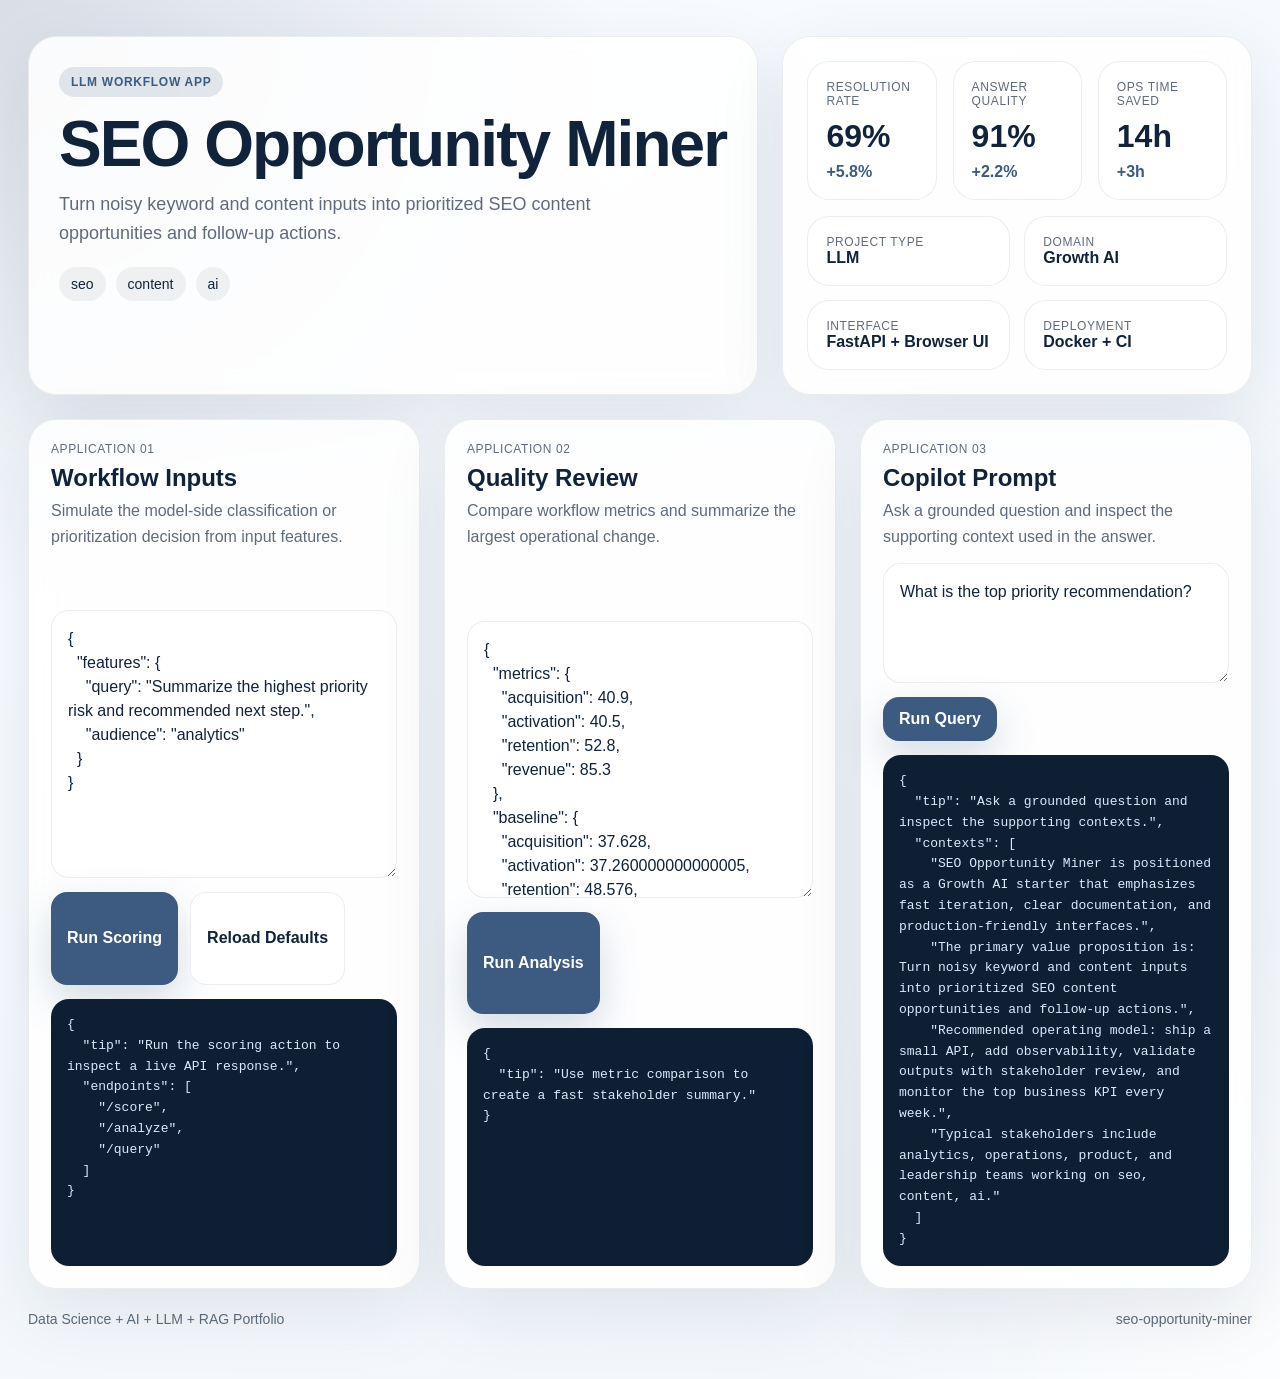
==== src/app/web/index.html @ 64e10348 "Publish production-ready portfolio project" ====
<!doctype html>
        <html lang="en">
        <head>
          <meta charset="utf-8">
          <meta name="viewport" content="width=device-width, initial-scale=1">
          <title>SEO Opportunity Miner</title>
          <link rel="stylesheet" href="./styles.css">
          <style>:root { --accent: #3d5a80; }</style>
        </head>
        <body>
          <div class="page">
            <section class="hero">
              <div class="panel hero-copy">
                <span class="eyebrow">LLM Workflow App</span>
                <h1 id="project-title">SEO Opportunity Miner</h1>
                <p id="project-summary" class="lead">Turn noisy keyword and content inputs into prioritized SEO content opportunities and follow-up actions.</p>
                <ul id="project-tags" class="tag-list">
                  <li>seo</li><li>content</li><li>ai</li>
                </ul>
              </div>
              <div class="panel hero-side">
                <div class="metric-grid">
                  <article class='card'><span>Resolution Rate</span><strong>69%</strong><em>+5.8%</em></article>
<article class='card'><span>Answer Quality</span><strong>91%</strong><em>+2.2%</em></article>
<article class='card'><span>Ops Time Saved</span><strong>14h</strong><em>+3h</em></article>
                </div>
                <div class="mini-grid">
                  <article class='mini-card'><span>Project Type</span><strong>LLM</strong></article><article class='mini-card'><span>Domain</span><strong>Growth AI</strong></article><article class='mini-card'><span>Interface</span><strong>FastAPI + Browser UI</strong></article><article class='mini-card'><span>Deployment</span><strong>Docker + CI</strong></article>
                </div>
              </div>
            </section>
            <section class="app-grid">
              <article class="panel module">
                <div class="module-header">
                  <span>Application 01</span>
                  <h2>Workflow Inputs</h2>
                  <p>Simulate the model-side classification or prioritization decision from input features.</p>
                </div>
                <textarea id="score-input"></textarea>
                <div class="button-row">
                  <button id="run-score">Run Scoring</button>
                  <button id="load-defaults" class="secondary" type="button">Reload Defaults</button>
                </div>
                <pre id="score-output"></pre>
              </article>
              <article class="panel module">
                <div class="module-header">
                  <span>Application 02</span>
                  <h2>Quality Review</h2>
                  <p>Compare workflow metrics and summarize the largest operational change.</p>
                </div>
                <textarea id="analyze-input"></textarea>
                <div class="button-row">
                  <button id="run-analyze">Run Analysis</button>
                </div>
                <pre id="analyze-output"></pre>
              </article>
              <article class="panel module">
                <div class="module-header">
                  <span>Application 03</span>
                  <h2>Copilot Prompt</h2>
                  <p>Ask a grounded question and inspect the supporting context used in the answer.</p>
                </div>
                <textarea id="query-input" class="query-input"></textarea>
                <div class="button-row">
                  <button id="run-query">Run Query</button>
                </div>
                <pre id="query-output"></pre>
              </article>
            </section>
            <footer class="footer">
              <span>Data Science + AI + LLM + RAG Portfolio</span>
              <span>seo-opportunity-miner</span>
            </footer>
          </div>
          <script id="bootstrap-data" type="application/json">{"project": {"slug": "seo-opportunity-miner", "title": "SEO Opportunity Miner", "project_type": "llm", "domain": "Growth AI", "summary": "Turn noisy keyword and content inputs into prioritized SEO content opportunities and follow-up actions.", "tags": ["seo", "content", "ai"]}, "sample_features": {"query": "Summarize the highest priority risk and recommended next step.", "audience": "analytics"}, "sample_metrics": {"acquisition": 40.9, "activation": 40.5, "retention": 52.8, "revenue": 85.3}, "sample_query": "What is the top priority recommendation?", "knowledge_base": ["SEO Opportunity Miner is positioned as a Growth AI starter that emphasizes fast iteration, clear documentation, and production-friendly interfaces.", "The primary value proposition is: Turn noisy keyword and content inputs into prioritized SEO content opportunities and follow-up actions.", "Recommended operating model: ship a small API, add observability, validate outputs with stakeholder review, and monitor the top business KPI every week.", "Typical stakeholders include analytics, operations, product, and leadership teams working on seo, content, ai."], "dashboard_metrics": [{"label": "Resolution Rate", "value": "69%", "delta": "+5.8%"}, {"label": "Answer Quality", "value": "91%", "delta": "+2.2%"}, {"label": "Ops Time Saved", "value": "14h", "delta": "+3h"}]}</script>
          <script src="./app.js"></script>
        </body>
        </html>
---- src/app/web/styles.css ----
:root {
  --accent: #3d5a80;
  --accent-soft: rgba(61, 90, 128, 0.14);
  --bg: #f2f6fb;
  --card: rgba(255, 255, 255, 0.86);
  --line: rgba(16, 32, 51, 0.08);
  --ink: #11233a;
  --muted: #5f6b7a;
  --success: #2a9d8f;
}
* { box-sizing: border-box; }
html, body { margin: 0; min-height: 100%; }
body {
  font-family: "Avenir Next", "Segoe UI", sans-serif;
  color: var(--ink);
  background:
    radial-gradient(circle at top left, color-mix(in srgb, var(--accent) 20%, white), transparent 32%),
    radial-gradient(circle at bottom right, rgba(255,255,255,0.82), transparent 24%),
    linear-gradient(145deg, #f8fbff, var(--bg));
}
.page {
  max-width: 1320px;
  margin: 0 auto;
  padding: 36px 28px 52px;
}
.hero {
  display: grid;
  grid-template-columns: 1.4fr 0.9fr;
  gap: 24px;
  margin-bottom: 24px;
}
.panel {
  background: var(--card);
  border: 1px solid var(--line);
  border-radius: 28px;
  box-shadow: 0 24px 70px rgba(17, 35, 58, 0.09);
  backdrop-filter: blur(16px);
}
.hero-copy {
  padding: 30px;
}
.eyebrow {
  display: inline-flex;
  align-items: center;
  gap: 8px;
  padding: 8px 12px;
  background: var(--accent-soft);
  color: var(--accent);
  border-radius: 999px;
  text-transform: uppercase;
  letter-spacing: 0.06em;
  font-size: 12px;
  font-weight: 700;
}
h1 {
  margin: 16px 0 14px;
  font-size: clamp(2.2rem, 5vw, 4rem);
  line-height: 0.98;
  letter-spacing: -0.03em;
}
.lead {
  font-size: 18px;
  line-height: 1.65;
  color: var(--muted);
  max-width: 60ch;
  margin: 0;
}
.tag-list {
  display: flex;
  flex-wrap: wrap;
  gap: 10px;
  list-style: none;
  margin: 18px 0 0;
  padding: 0;
}
.tag-list li {
  padding: 9px 12px;
  border-radius: 999px;
  background: rgba(17, 35, 58, 0.06);
  color: var(--ink);
  font-size: 14px;
}
.hero-side {
  padding: 24px;
  display: grid;
  gap: 16px;
  align-content: space-between;
}
.metric-grid {
  display: grid;
  grid-template-columns: repeat(3, minmax(0, 1fr));
  gap: 16px;
}
.metric-card,
.mini-card,
.card {
  background: white;
  border: 1px solid var(--line);
  border-radius: 22px;
  padding: 18px;
}
.metric-card span,
.card span,
.mini-card span,
.module-header span {
  display: block;
  color: var(--muted);
  text-transform: uppercase;
  letter-spacing: 0.05em;
  font-size: 12px;
}
.metric-card strong,
.card strong {
  display: block;
  font-size: 32px;
  margin-top: 10px;
}
.metric-card em,
.card em {
  display: inline-block;
  margin-top: 8px;
  font-style: normal;
  color: var(--accent);
  font-weight: 700;
}
.mini-grid {
  display: grid;
  grid-template-columns: repeat(2, minmax(0, 1fr));
  gap: 14px;
}
.app-grid {
  display: grid;
  grid-template-columns: repeat(3, minmax(0, 1fr));
  gap: 24px;
}
.module {
  padding: 22px;
  display: grid;
  gap: 14px;
}
.module-header h2 {
  margin: 8px 0 6px;
  font-size: 24px;
}
.module-header p {
  margin: 0;
  color: var(--muted);
  line-height: 1.6;
}
textarea, input, button {
  font: inherit;
}
textarea {
  width: 100%;
  min-height: 220px;
  resize: vertical;
  border: 1px solid var(--line);
  border-radius: 18px;
  padding: 16px;
  background: rgba(255,255,255,0.92);
  color: var(--ink);
  line-height: 1.5;
}
.query-input {
  min-height: 120px;
}
button {
  border: 0;
  border-radius: 16px;
  background: var(--accent);
  color: white;
  padding: 13px 16px;
  font-weight: 700;
  cursor: pointer;
  box-shadow: 0 16px 40px rgba(61, 90, 128, 0.22);
}
button.secondary {
  background: white;
  color: var(--ink);
  border: 1px solid var(--line);
  box-shadow: none;
}
.button-row {
  display: flex;
  gap: 12px;
  flex-wrap: wrap;
}
pre {
  margin: 0;
  white-space: pre-wrap;
  word-break: break-word;
  background: #0e1f34;
  color: #dce8ff;
  border-radius: 18px;
  padding: 16px;
  min-height: 180px;
  font-size: 13px;
  line-height: 1.6;
  overflow: auto;
}
.footer {
  display: flex;
  justify-content: space-between;
  margin-top: 22px;
  color: var(--muted);
  font-size: 14px;
}
@media (max-width: 1080px) {
  .hero, .app-grid { grid-template-columns: 1fr; }
  .metric-grid { grid-template-columns: 1fr; }
}
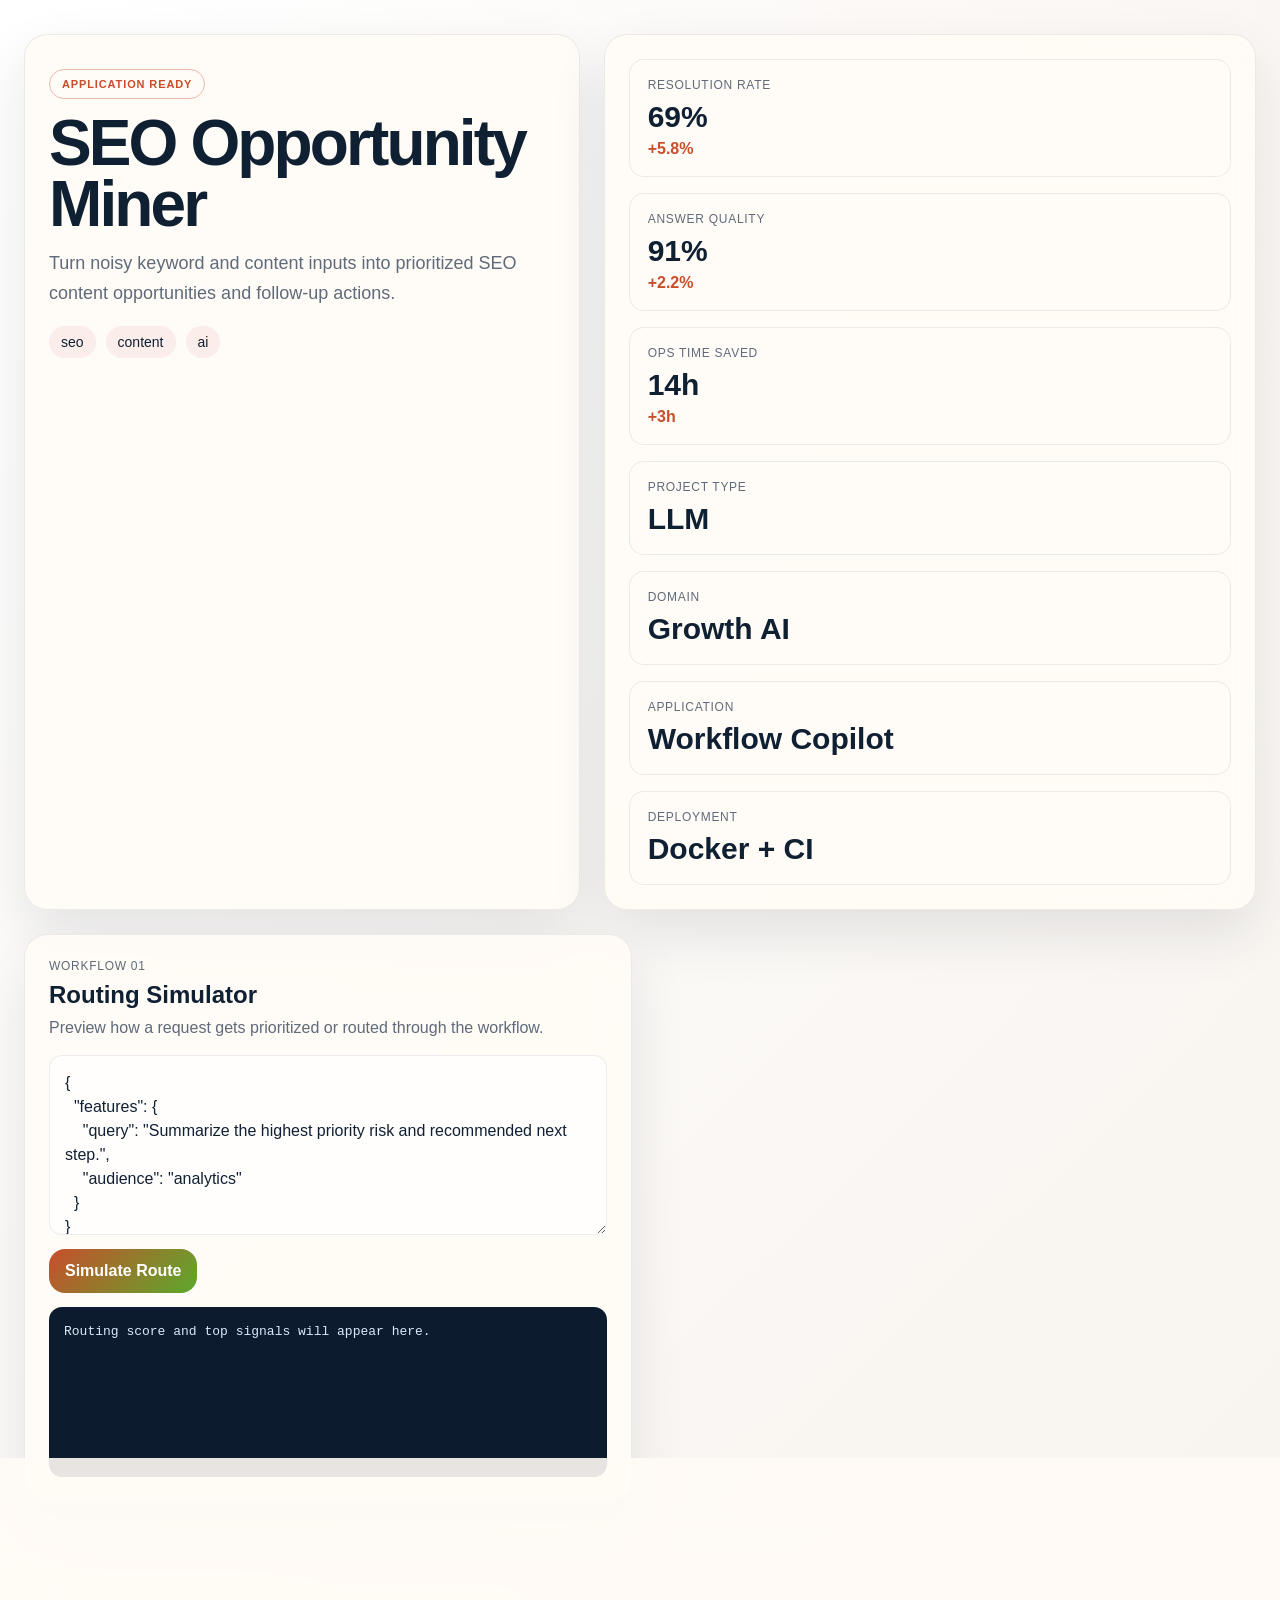
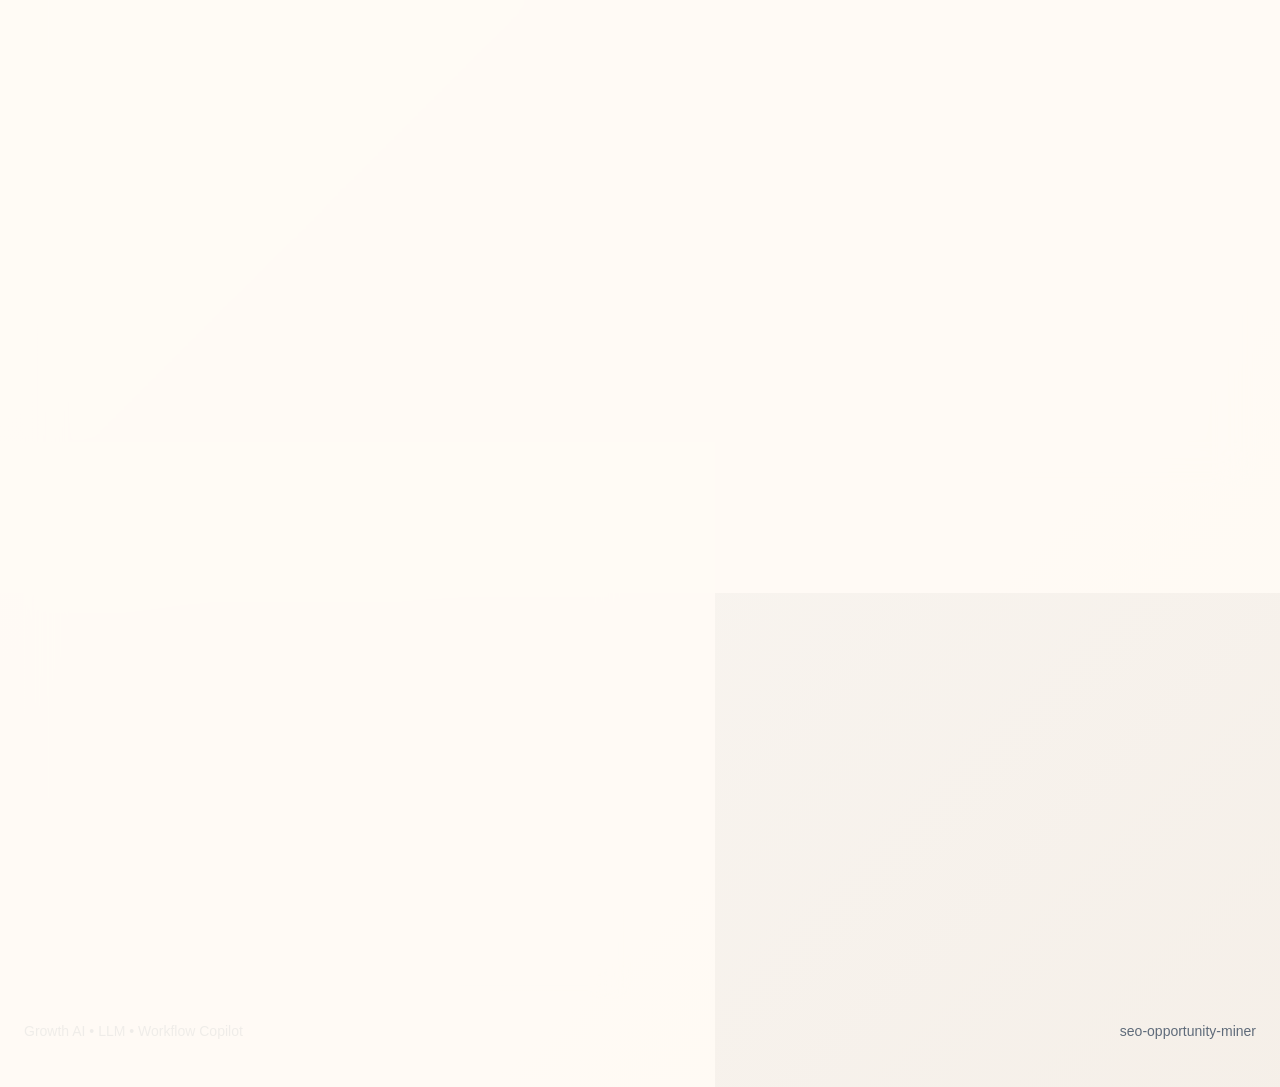
==== commit 980c60eb: "Publish production-ready portfolio project" ====
--- a/src/app/web/index.html
+++ b/src/app/web/index.html
@@ -6,13 +6,12 @@
           <meta name="viewport" content="width=device-width, initial-scale=1">
           <title>SEO Opportunity Miner</title>
           <link rel="stylesheet" href="./styles.css">
-          <style>:root { --accent: #3d5a80; }</style>
         </head>
-        <body>
-          <div class="page">
+        <body class="surface-sand">
+          <div class="page layout-rail eyebrow-outline headline-normal modules-3 hero-align-split">
             <section class="hero">
               <div class="panel hero-copy">
-                <span class="eyebrow">LLM Workflow App</span>
+                <span class="eyebrow" data-health>Workflow Copilot</span>
                 <h1 id="project-title">SEO Opportunity Miner</h1>
                 <p id="project-summary" class="lead">Turn noisy keyword and content inputs into prioritized SEO content opportunities and follow-up actions.</p>
                 <ul id="project-tags" class="tag-list">
@@ -26,55 +25,71 @@
 <article class='card'><span>Ops Time Saved</span><strong>14h</strong><em>+3h</em></article>
                 </div>
                 <div class="mini-grid">
-                  <article class='mini-card'><span>Project Type</span><strong>LLM</strong></article><article class='mini-card'><span>Domain</span><strong>Growth AI</strong></article><article class='mini-card'><span>Interface</span><strong>FastAPI + Browser UI</strong></article><article class='mini-card'><span>Deployment</span><strong>Docker + CI</strong></article>
+                  <article class='mini-card'><span>Project Type</span><strong>LLM</strong></article><article class='mini-card'><span>Domain</span><strong>Growth AI</strong></article><article class='mini-card'><span>Application</span><strong>Workflow Copilot</strong></article><article class='mini-card'><span>Deployment</span><strong>Docker + CI</strong></article>
                 </div>
               </div>
             </section>
             <section class="app-grid">
-              <article class="panel module">
-                <div class="module-header">
-                  <span>Application 01</span>
-                  <h2>Workflow Inputs</h2>
-                  <p>Simulate the model-side classification or prioritization decision from input features.</p>
-                </div>
-                <textarea id="score-input"></textarea>
-                <div class="button-row">
-                  <button id="run-score">Run Scoring</button>
-                  <button id="load-defaults" class="secondary" type="button">Reload Defaults</button>
-                </div>
-                <pre id="score-output"></pre>
-              </article>
-              <article class="panel module">
-                <div class="module-header">
-                  <span>Application 02</span>
-                  <h2>Quality Review</h2>
-                  <p>Compare workflow metrics and summarize the largest operational change.</p>
-                </div>
-                <textarea id="analyze-input"></textarea>
-                <div class="button-row">
-                  <button id="run-analyze">Run Analysis</button>
-                </div>
-                <pre id="analyze-output"></pre>
-              </article>
-              <article class="panel module">
-                <div class="module-header">
-                  <span>Application 03</span>
-                  <h2>Copilot Prompt</h2>
-                  <p>Ask a grounded question and inspect the supporting context used in the answer.</p>
-                </div>
-                <textarea id="query-input" class="query-input"></textarea>
-                <div class="button-row">
-                  <button id="run-query">Run Query</button>
-                </div>
-                <pre id="query-output"></pre>
-              </article>
+              <article class="panel module js-module span-normal">
+          <div class="module-header">
+            <span>Workflow 01</span>
+            <h2>Routing Simulator</h2>
+            <p>Preview how a request gets prioritized or routed through the workflow.</p>
+          </div>
+          <textarea class="js-input">{
+  &quot;features&quot;: {
+    &quot;query&quot;: &quot;Summarize the highest priority risk and recommended next step.&quot;,
+    &quot;audience&quot;: &quot;analytics&quot;
+  }
+}</textarea>
+          <div class="button-row">
+            <button class="js-run" data-endpoint="/score" data-input-mode="json">Simulate Route</button>
+          </div>
+          <pre class="js-output">Routing score and top signals will appear here.</pre>
+        </article>
+<article class="panel module js-module span-wide">
+          <div class="module-header">
+            <span>Workflow 02</span>
+            <h2>Operator Brief</h2>
+            <p>Generate a concise recommended action set for the current workflow state.</p>
+          </div>
+          <textarea class="js-input">{
+  &quot;prompt&quot;: &quot;Recommend the next best action for SEO Opportunity Miner.&quot;,
+  &quot;features&quot;: {
+    &quot;query&quot;: &quot;Summarize the highest priority risk and recommended next step.&quot;,
+    &quot;audience&quot;: &quot;analytics&quot;
+  },
+  &quot;metrics&quot;: {
+    &quot;acquisition&quot;: 40.9,
+    &quot;activation&quot;: 40.5,
+    &quot;retention&quot;: 52.8,
+    &quot;revenue&quot;: 85.3
+  }
+}</textarea>
+          <div class="button-row">
+            <button class="js-run" data-endpoint="/recommend" data-input-mode="json">Generate Brief</button>
+          </div>
+          <pre class="js-output">Operator brief and recommended actions will appear here.</pre>
+        </article>
+<article class="panel module js-module span-normal">
+  <div class="module-header">
+    <span>Workflow 03</span>
+    <h2>Grounded Prompt</h2>
+    <p>Ask a targeted question and inspect the support context behind the answer.</p>
+  </div>
+  <textarea class="js-input module-input-text">What is the top priority recommendation for SEO Opportunity Miner?</textarea>
+  <div class="button-row">
+    <button class="js-run" data-endpoint="/query" data-input-mode="text">Run Prompt</button>
+  </div>
+  <pre class="js-output">Grounded answer and context excerpts will appear here.</pre>
+</article>
             </section>
             <footer class="footer">
-              <span>Data Science + AI + LLM + RAG Portfolio</span>
+              <span>Growth AI • LLM • Workflow Copilot</span>
               <span>seo-opportunity-miner</span>
             </footer>
           </div>
-          <script id="bootstrap-data" type="application/json">{"project": {"slug": "seo-opportunity-miner", "title": "SEO Opportunity Miner", "project_type": "llm", "domain": "Growth AI", "summary": "Turn noisy keyword and content inputs into prioritized SEO content opportunities and follow-up actions.", "tags": ["seo", "content", "ai"]}, "sample_features": {"query": "Summarize the highest priority risk and recommended next step.", "audience": "analytics"}, "sample_metrics": {"acquisition": 40.9, "activation": 40.5, "retention": 52.8, "revenue": 85.3}, "sample_query": "What is the top priority recommendation?", "knowledge_base": ["SEO Opportunity Miner is positioned as a Growth AI starter that emphasizes fast iteration, clear documentation, and production-friendly interfaces.", "The primary value proposition is: Turn noisy keyword and content inputs into prioritized SEO content opportunities and follow-up actions.", "Recommended operating model: ship a small API, add observability, validate outputs with stakeholder review, and monitor the top business KPI every week.", "Typical stakeholders include analytics, operations, product, and leadership teams working on seo, content, ai."], "dashboard_metrics": [{"label": "Resolution Rate", "value": "69%", "delta": "+5.8%"}, {"label": "Answer Quality", "value": "91%", "delta": "+2.2%"}, {"label": "Ops Time Saved", "value": "14h", "delta": "+3h"}]}</script>
+          <script id="bootstrap-data" type="application/json">{"project": {"slug": "seo-opportunity-miner", "title": "SEO Opportunity Miner", "project_type": "llm", "domain": "Growth AI", "summary": "Turn noisy keyword and content inputs into prioritized SEO content opportunities and follow-up actions.", "tags": ["seo", "content", "ai"]}, "app_archetype": "copilot", "ui_profile": {"layout": "rail", "surface": "sand", "font_stack": "\"DM Sans\", \"Segoe UI\", sans-serif", "radius": 23, "shadow": 55, "eyebrow_style": "outline", "module_columns": 3, "hero_align": "split", "headline_mode": "normal"}, "app_modules": [{"label": "Workflow 01", "title": "Routing Simulator", "description": "Preview how a request gets prioritized or routed through the workflow.", "endpoint": "/score", "input_mode": "json", "cta": "Simulate Route", "prefill": "{\n  \"features\": {\n    \"query\": \"Summarize the highest priority risk and recommended next step.\",\n    \"audience\": \"analytics\"\n  }\n}", "hint": "Routing score and top signals will appear here.", "span": "normal"}, {"label": "Workflow 02", "title": "Operator Brief", "description": "Generate a concise recommended action set for the current workflow state.", "endpoint": "/recommend", "input_mode": "json", "cta": "Generate Brief", "prefill": "{\n  \"prompt\": \"Recommend the next best action for SEO Opportunity Miner.\",\n  \"features\": {\n    \"query\": \"Summarize the highest priority risk and recommended next step.\",\n    \"audience\": \"analytics\"\n  },\n  \"metrics\": {\n    \"acquisition\": 40.9,\n    \"activation\": 40.5,\n    \"retention\": 52.8,\n    \"revenue\": 85.3\n  }\n}", "hint": "Operator brief and recommended actions will appear here.", "span": "wide"}, {"label": "Workflow 03", "title": "Grounded Prompt", "description": "Ask a targeted question and inspect the support context behind the answer.", "endpoint": "/query", "input_mode": "text", "cta": "Run Prompt", "prefill": "What is the top priority recommendation for SEO Opportunity Miner?", "hint": "Grounded answer and context excerpts will appear here.", "span": "normal"}], "sample_features": {"query": "Summarize the highest priority risk and recommended next step.", "audience": "analytics"}, "sample_metrics": {"acquisition": 40.9, "activation": 40.5, "retention": 52.8, "revenue": 85.3}, "knowledge_base": ["SEO Opportunity Miner is positioned as a Growth AI starter that emphasizes fast iteration, clear documentation, and production-friendly interfaces.", "The primary value proposition is: Turn noisy keyword and content inputs into prioritized SEO content opportunities and follow-up actions.", "Recommended operating model: ship a small API, add observability, validate outputs with stakeholder review, and monitor the top business KPI every week.", "Typical stakeholders include analytics, operations, product, and leadership teams working on seo, content, ai."], "dashboard_metrics": [{"label": "Resolution Rate", "value": "69%", "delta": "+5.8%"}, {"label": "Answer Quality", "value": "91%", "delta": "+2.2%"}, {"label": "Ops Time Saved", "value": "14h", "delta": "+3h"}]}</script>
           <script src="./app.js"></script>
         </body>
         </html>
--- a/src/app/web/styles.css
+++ b/src/app/web/styles.css
@@ -1,141 +1,185 @@
 
 :root {
-  --accent: #3d5a80;
-  --accent-soft: rgba(61, 90, 128, 0.14);
-  --bg: #f2f6fb;
+  --accent: #c84e2c;
+  --accent-2: #5ca92c;
+  --accent-soft: color-mix(in srgb, var(--accent) 18%, white);
+  --radius: 23px;
+  --shadow-size: 55px;
+  --font-stack: "DM Sans", "Segoe UI", sans-serif;
+  --bg: #f4f7fb;
   --card: rgba(255, 255, 255, 0.86);
   --line: rgba(16, 32, 51, 0.08);
-  --ink: #11233a;
+  --ink: #102033;
   --muted: #5f6b7a;
-  --success: #2a9d8f;
+  --output-bg: #0d1b2e;
+  --output-ink: #dae8ff;
 }
 * { box-sizing: border-box; }
 html, body { margin: 0; min-height: 100%; }
 body {
-  font-family: "Avenir Next", "Segoe UI", sans-serif;
+  font-family: var(--font-stack);
   color: var(--ink);
-  background:
-    radial-gradient(circle at top left, color-mix(in srgb, var(--accent) 20%, white), transparent 32%),
-    radial-gradient(circle at bottom right, rgba(255,255,255,0.82), transparent 24%),
-    linear-gradient(145deg, #f8fbff, var(--bg));
+  background: linear-gradient(145deg, #f8fbff, var(--bg));
+}
+body.surface-mist {
+  --bg: #eef4fb;
+  background:
+    radial-gradient(circle at top left, color-mix(in srgb, var(--accent) 18%, white), transparent 34%),
+    linear-gradient(145deg, #fbfdff, var(--bg));
+}
+body.surface-aurora {
+  --bg: #edf1ff;
+  background:
+    radial-gradient(circle at 0% 0%, color-mix(in srgb, var(--accent) 22%, white), transparent 38%),
+    radial-gradient(circle at 100% 100%, color-mix(in srgb, var(--accent-2) 20%, white), transparent 28%),
+    linear-gradient(135deg, #f7f8ff, var(--bg));
+}
+body.surface-sand {
+  --bg: #f5efe8;
+  --card: rgba(255, 251, 246, 0.9);
+  background:
+    linear-gradient(135deg, rgba(255,255,255,0.82), rgba(245, 239, 232, 0.98)),
+    radial-gradient(circle at top right, color-mix(in srgb, var(--accent) 16%, white), transparent 32%);
+}
+body.surface-slate {
+  --bg: #ecf0f7;
+  --card: rgba(248, 250, 255, 0.88);
+  background:
+    linear-gradient(160deg, #f7f9fc, var(--bg)),
+    radial-gradient(circle at bottom left, color-mix(in srgb, var(--accent-2) 16%, white), transparent 34%);
+}
+body.surface-paper {
+  --bg: #f8f8f4;
+  --card: rgba(255,255,255,0.93);
+  background:
+    linear-gradient(180deg, #fffefb, var(--bg));
+}
+body.surface-ink {
+  --bg: #0f1726;
+  --card: rgba(15, 23, 38, 0.88);
+  --line: rgba(226, 238, 255, 0.1);
+  --ink: #f5f8ff;
+  --muted: #b4c0cf;
+  --output-bg: rgba(255,255,255,0.06);
+  --output-ink: #f5f8ff;
+  background:
+    radial-gradient(circle at top left, color-mix(in srgb, var(--accent) 28%, transparent), transparent 42%),
+    linear-gradient(145deg, #09111d, var(--bg));
 }
 .page {
-  max-width: 1320px;
+  max-width: 1360px;
   margin: 0 auto;
-  padding: 36px 28px 52px;
-}
-.hero {
-  display: grid;
-  grid-template-columns: 1.4fr 0.9fr;
+  padding: 34px 24px 48px;
+  display: grid;
   gap: 24px;
-  margin-bottom: 24px;
 }
 .panel {
   background: var(--card);
   border: 1px solid var(--line);
-  border-radius: 28px;
-  box-shadow: 0 24px 70px rgba(17, 35, 58, 0.09);
-  backdrop-filter: blur(16px);
-}
-.hero-copy {
-  padding: 30px;
+  border-radius: var(--radius);
+  box-shadow: 0 24px var(--shadow-size) rgba(16, 32, 51, 0.1);
+  backdrop-filter: blur(18px);
+}
+.hero {
+  display: grid;
+  gap: 24px;
+}
+.hero-copy,
+.hero-side,
+.module {
+  padding: 24px;
 }
 .eyebrow {
   display: inline-flex;
   align-items: center;
   gap: 8px;
   padding: 8px 12px;
+  border-radius: 999px;
   background: var(--accent-soft);
   color: var(--accent);
-  border-radius: 999px;
   text-transform: uppercase;
-  letter-spacing: 0.06em;
-  font-size: 12px;
-  font-weight: 700;
+  letter-spacing: 0.08em;
+  font-size: 11px;
+  font-weight: 800;
+}
+.page.eyebrow-outline .eyebrow {
+  background: transparent;
+  border: 1px solid color-mix(in srgb, var(--accent) 40%, white);
+}
+.page.eyebrow-soft .eyebrow {
+  background: color-mix(in srgb, var(--accent) 12%, white);
+  color: color-mix(in srgb, var(--accent) 82%, black);
 }
 h1 {
-  margin: 16px 0 14px;
-  font-size: clamp(2.2rem, 5vw, 4rem);
-  line-height: 0.98;
-  letter-spacing: -0.03em;
-}
+  margin: 14px 0 12px;
+  font-size: clamp(2.2rem, 5vw, 4.4rem);
+  line-height: 0.96;
+  letter-spacing: -0.045em;
+}
+.page.headline-compact h1 { max-width: 10ch; }
+.page.headline-tall h1 { line-height: 1.03; font-size: clamp(2.4rem, 5vw, 4.8rem); }
 .lead {
+  margin: 0;
   font-size: 18px;
-  line-height: 1.65;
+  line-height: 1.68;
   color: var(--muted);
-  max-width: 60ch;
-  margin: 0;
+  max-width: 62ch;
 }
 .tag-list {
+  list-style: none;
   display: flex;
   flex-wrap: wrap;
   gap: 10px;
-  list-style: none;
   margin: 18px 0 0;
   padding: 0;
 }
 .tag-list li {
-  padding: 9px 12px;
+  padding: 8px 12px;
   border-radius: 999px;
-  background: rgba(17, 35, 58, 0.06);
+  background: color-mix(in srgb, var(--accent) 10%, white);
   color: var(--ink);
   font-size: 14px;
 }
 .hero-side {
-  padding: 24px;
   display: grid;
   gap: 16px;
-  align-content: space-between;
-}
-.metric-grid {
-  display: grid;
-  grid-template-columns: repeat(3, minmax(0, 1fr));
+}
+.metric-grid,
+.mini-grid,
+.app-grid {
+  display: grid;
   gap: 16px;
 }
-.metric-card,
-.mini-card,
-.card {
-  background: white;
+.card,
+.mini-card {
+  background: color-mix(in srgb, var(--card) 92%, white);
   border: 1px solid var(--line);
-  border-radius: 22px;
+  border-radius: calc(var(--radius) - 8px);
   padding: 18px;
 }
-.metric-card span,
 .card span,
 .mini-card span,
 .module-header span {
   display: block;
   color: var(--muted);
   text-transform: uppercase;
-  letter-spacing: 0.05em;
+  letter-spacing: 0.06em;
   font-size: 12px;
 }
-.metric-card strong,
-.card strong {
+.card strong,
+.mini-card strong {
   display: block;
-  font-size: 32px;
-  margin-top: 10px;
-}
-.metric-card em,
+  margin-top: 8px;
+  font-size: 30px;
+}
 .card em {
   display: inline-block;
-  margin-top: 8px;
+  margin-top: 6px;
   font-style: normal;
   color: var(--accent);
   font-weight: 700;
 }
-.mini-grid {
-  display: grid;
-  grid-template-columns: repeat(2, minmax(0, 1fr));
-  gap: 14px;
-}
-.app-grid {
-  display: grid;
-  grid-template-columns: repeat(3, minmax(0, 1fr));
-  gap: 24px;
-}
 .module {
-  padding: 22px;
   display: grid;
   gap: 14px;
 }
@@ -148,65 +192,157 @@
   color: var(--muted);
   line-height: 1.6;
 }
-textarea, input, button {
+textarea,
+button {
   font: inherit;
 }
 textarea {
   width: 100%;
-  min-height: 220px;
+  min-height: 180px;
   resize: vertical;
   border: 1px solid var(--line);
-  border-radius: 18px;
-  padding: 16px;
-  background: rgba(255,255,255,0.92);
+  border-radius: calc(var(--radius) - 10px);
+  padding: 15px;
+  background: rgba(255,255,255,0.82);
   color: var(--ink);
   line-height: 1.5;
 }
-.query-input {
-  min-height: 120px;
+body.surface-ink textarea {
+  background: rgba(255,255,255,0.05);
+}
+.module-input-text {
+  min-height: 110px;
+}
+.button-row {
+  display: flex;
+  flex-wrap: wrap;
+  gap: 10px;
 }
 button {
   border: 0;
   border-radius: 16px;
-  background: var(--accent);
+  background: linear-gradient(135deg, var(--accent), var(--accent-2));
   color: white;
   padding: 13px 16px;
   font-weight: 700;
   cursor: pointer;
-  box-shadow: 0 16px 40px rgba(61, 90, 128, 0.22);
-}
-button.secondary {
-  background: white;
-  color: var(--ink);
-  border: 1px solid var(--line);
-  box-shadow: none;
-}
-.button-row {
-  display: flex;
-  gap: 12px;
-  flex-wrap: wrap;
 }
 pre {
   margin: 0;
   white-space: pre-wrap;
   word-break: break-word;
-  background: #0e1f34;
-  color: #dce8ff;
-  border-radius: 18px;
-  padding: 16px;
-  min-height: 180px;
+  background: var(--output-bg);
+  color: var(--output-ink);
+  border-radius: calc(var(--radius) - 10px);
+  padding: 15px;
+  min-height: 170px;
+  line-height: 1.58;
   font-size: 13px;
-  line-height: 1.6;
   overflow: auto;
 }
 .footer {
   display: flex;
   justify-content: space-between;
-  margin-top: 22px;
   color: var(--muted);
   font-size: 14px;
 }
-@media (max-width: 1080px) {
-  .hero, .app-grid { grid-template-columns: 1fr; }
-  .metric-grid { grid-template-columns: 1fr; }
-}
+.page.layout-horizon .hero {
+  grid-template-columns: 1.45fr 1fr;
+  align-items: stretch;
+}
+.page.layout-horizon.modules-2 .app-grid,
+.page.layout-horizon.modules-3 .app-grid {
+  grid-template-columns: repeat(3, minmax(0, 1fr));
+}
+.page.layout-rail .hero {
+  grid-template-columns: 0.92fr 1.08fr;
+}
+.page.layout-rail .hero-copy {
+  padding-top: 34px;
+}
+.page.layout-rail .app-grid {
+  grid-template-columns: repeat(2, minmax(0, 1fr));
+}
+.page.layout-folio .hero {
+  grid-template-columns: 1fr;
+}
+.page.layout-folio .hero-copy {
+  text-align: center;
+}
+.page.layout-folio .lead {
+  margin-inline: auto;
+}
+.page.layout-folio .tag-list {
+  justify-content: center;
+}
+.page.layout-folio .metric-grid {
+  grid-template-columns: repeat(3, minmax(0, 1fr));
+}
+.page.layout-folio .mini-grid {
+  grid-template-columns: repeat(4, minmax(0, 1fr));
+}
+.page.layout-folio .app-grid {
+  grid-template-columns: repeat(2, minmax(0, 1fr));
+}
+.page.layout-board .hero {
+  grid-template-columns: 1fr;
+}
+.page.layout-board .hero-side {
+  grid-template-columns: 1.2fr 0.8fr;
+  align-items: start;
+}
+.page.layout-board .metric-grid {
+  grid-template-columns: repeat(3, minmax(0, 1fr));
+}
+.page.layout-board .app-grid {
+  grid-template-columns: repeat(4, minmax(0, 1fr));
+}
+.page.layout-stack .hero {
+  grid-template-columns: 1fr;
+}
+.page.layout-stack .hero-side {
+  grid-template-columns: repeat(2, minmax(0, 1fr));
+}
+.page.layout-stack .app-grid {
+  grid-template-columns: repeat(3, minmax(0, 1fr));
+}
+.page.layout-console .hero {
+  grid-template-columns: 1.1fr 0.9fr;
+}
+.page.layout-console .panel,
+.page.layout-console .card,
+.page.layout-console .mini-card {
+  border-radius: 18px;
+}
+.page.modules-2 .app-grid {
+  grid-template-columns: repeat(2, minmax(0, 1fr));
+}
+.module.span-wide {
+  grid-column: span 2;
+}
+.hero-align-center .hero-copy {
+  text-align: center;
+}
+.hero-align-center .lead,
+.hero-align-center .tag-list {
+  margin-inline: auto;
+  justify-content: center;
+}
+@media (max-width: 1120px) {
+  .page.layout-horizon .hero,
+  .page.layout-rail .hero,
+  .page.layout-console .hero,
+  .page.layout-board .hero-side,
+  .page.layout-folio .mini-grid,
+  .page.layout-stack .hero-side,
+  .page.modules-2 .app-grid,
+  .page.layout-board .app-grid,
+  .page.layout-stack .app-grid,
+  .page.layout-horizon.modules-3 .app-grid,
+  .page.layout-folio .app-grid {
+    grid-template-columns: 1fr;
+  }
+  .module.span-wide {
+    grid-column: auto;
+  }
+}
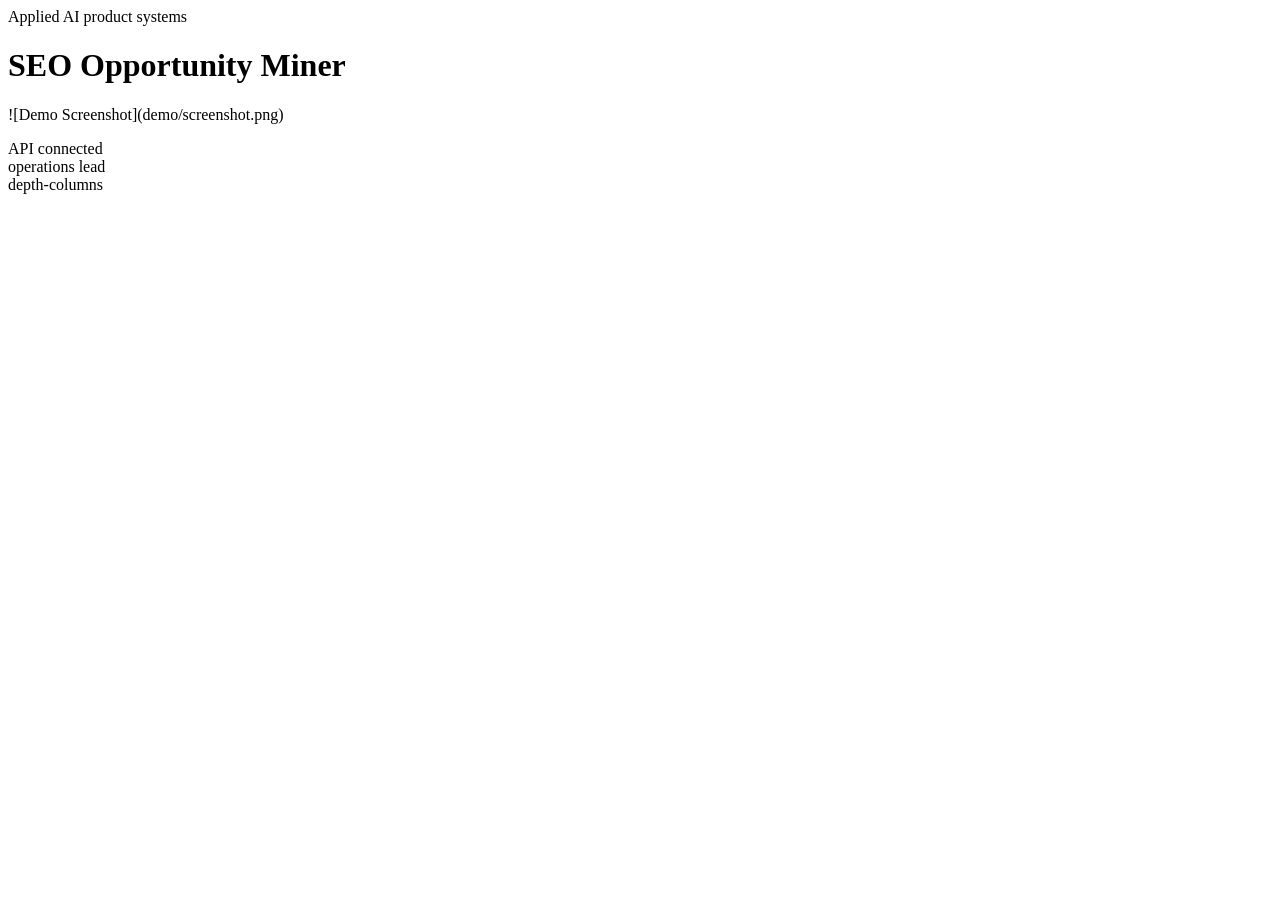
==== commit 2ae17cd1: "Upgrade to production-grade app scaffold and 3D landing page" ====
--- a/src/app/web/index.html
+++ b/src/app/web/index.html
@@ -1,95 +1,29 @@
-
-        <!doctype html>
-        <html lang="en">
-        <head>
-          <meta charset="utf-8">
-          <meta name="viewport" content="width=device-width, initial-scale=1">
-          <title>SEO Opportunity Miner</title>
-          <link rel="stylesheet" href="./styles.css">
-        </head>
-        <body class="surface-sand">
-          <div class="page layout-rail eyebrow-outline headline-normal modules-3 hero-align-split">
-            <section class="hero">
-              <div class="panel hero-copy">
-                <span class="eyebrow" data-health>Workflow Copilot</span>
-                <h1 id="project-title">SEO Opportunity Miner</h1>
-                <p id="project-summary" class="lead">Turn noisy keyword and content inputs into prioritized SEO content opportunities and follow-up actions.</p>
-                <ul id="project-tags" class="tag-list">
-                  <li>seo</li><li>content</li><li>ai</li>
-                </ul>
-              </div>
-              <div class="panel hero-side">
-                <div class="metric-grid">
-                  <article class='card'><span>Resolution Rate</span><strong>69%</strong><em>+5.8%</em></article>
-<article class='card'><span>Answer Quality</span><strong>91%</strong><em>+2.2%</em></article>
-<article class='card'><span>Ops Time Saved</span><strong>14h</strong><em>+3h</em></article>
-                </div>
-                <div class="mini-grid">
-                  <article class='mini-card'><span>Project Type</span><strong>LLM</strong></article><article class='mini-card'><span>Domain</span><strong>Growth AI</strong></article><article class='mini-card'><span>Application</span><strong>Workflow Copilot</strong></article><article class='mini-card'><span>Deployment</span><strong>Docker + CI</strong></article>
-                </div>
-              </div>
-            </section>
-            <section class="app-grid">
-              <article class="panel module js-module span-normal">
-          <div class="module-header">
-            <span>Workflow 01</span>
-            <h2>Routing Simulator</h2>
-            <p>Preview how a request gets prioritized or routed through the workflow.</p>
-          </div>
-          <textarea class="js-input">{
-  &quot;features&quot;: {
-    &quot;query&quot;: &quot;Summarize the highest priority risk and recommended next step.&quot;,
-    &quot;audience&quot;: &quot;analytics&quot;
-  }
-}</textarea>
-          <div class="button-row">
-            <button class="js-run" data-endpoint="/score" data-input-mode="json">Simulate Route</button>
-          </div>
-          <pre class="js-output">Routing score and top signals will appear here.</pre>
-        </article>
-<article class="panel module js-module span-wide">
-          <div class="module-header">
-            <span>Workflow 02</span>
-            <h2>Operator Brief</h2>
-            <p>Generate a concise recommended action set for the current workflow state.</p>
-          </div>
-          <textarea class="js-input">{
-  &quot;prompt&quot;: &quot;Recommend the next best action for SEO Opportunity Miner.&quot;,
-  &quot;features&quot;: {
-    &quot;query&quot;: &quot;Summarize the highest priority risk and recommended next step.&quot;,
-    &quot;audience&quot;: &quot;analytics&quot;
-  },
-  &quot;metrics&quot;: {
-    &quot;acquisition&quot;: 40.9,
-    &quot;activation&quot;: 40.5,
-    &quot;retention&quot;: 52.8,
-    &quot;revenue&quot;: 85.3
-  }
-}</textarea>
-          <div class="button-row">
-            <button class="js-run" data-endpoint="/recommend" data-input-mode="json">Generate Brief</button>
-          </div>
-          <pre class="js-output">Operator brief and recommended actions will appear here.</pre>
-        </article>
-<article class="panel module js-module span-normal">
-  <div class="module-header">
-    <span>Workflow 03</span>
-    <h2>Grounded Prompt</h2>
-    <p>Ask a targeted question and inspect the support context behind the answer.</p>
+<!DOCTYPE html>
+<html lang="en">
+<head>
+  <meta charset="UTF-8" />
+  <meta name="viewport" content="width=device-width, initial-scale=1.0" />
+  <title>SEO Opportunity Miner App</title>
+  <link rel="stylesheet" href="/assets/styles.css" />
+</head>
+<body>
+  <div id="scene" class="app-scene">
+    <header class="shell hero">
+      <div>
+        <span class="eyebrow">Applied AI product systems</span>
+        <h1>SEO Opportunity Miner</h1>
+        <p>![Demo Screenshot](demo/screenshot.png)</p>
+      </div>
+      <aside class="status-card">
+        <div class="pill">API connected</div>
+        <div class="pill">operations lead</div>
+        <div class="pill">depth-columns</div>
+      </aside>
+    </header>
+    <section id="metrics" class="grid metrics"></section>
+    <section id="signals" class="grid signals"></section>
   </div>
-  <textarea class="js-input module-input-text">What is the top priority recommendation for SEO Opportunity Miner?</textarea>
-  <div class="button-row">
-    <button class="js-run" data-endpoint="/query" data-input-mode="text">Run Prompt</button>
-  </div>
-  <pre class="js-output">Grounded answer and context excerpts will appear here.</pre>
-</article>
-            </section>
-            <footer class="footer">
-              <span>Growth AI • LLM • Workflow Copilot</span>
-              <span>seo-opportunity-miner</span>
-            </footer>
-          </div>
-          <script id="bootstrap-data" type="application/json">{"project": {"slug": "seo-opportunity-miner", "title": "SEO Opportunity Miner", "project_type": "llm", "domain": "Growth AI", "summary": "Turn noisy keyword and content inputs into prioritized SEO content opportunities and follow-up actions.", "tags": ["seo", "content", "ai"]}, "app_archetype": "copilot", "ui_profile": {"layout": "rail", "surface": "sand", "font_stack": "\"DM Sans\", \"Segoe UI\", sans-serif", "radius": 23, "shadow": 55, "eyebrow_style": "outline", "module_columns": 3, "hero_align": "split", "headline_mode": "normal"}, "app_modules": [{"label": "Workflow 01", "title": "Routing Simulator", "description": "Preview how a request gets prioritized or routed through the workflow.", "endpoint": "/score", "input_mode": "json", "cta": "Simulate Route", "prefill": "{\n  \"features\": {\n    \"query\": \"Summarize the highest priority risk and recommended next step.\",\n    \"audience\": \"analytics\"\n  }\n}", "hint": "Routing score and top signals will appear here.", "span": "normal"}, {"label": "Workflow 02", "title": "Operator Brief", "description": "Generate a concise recommended action set for the current workflow state.", "endpoint": "/recommend", "input_mode": "json", "cta": "Generate Brief", "prefill": "{\n  \"prompt\": \"Recommend the next best action for SEO Opportunity Miner.\",\n  \"features\": {\n    \"query\": \"Summarize the highest priority risk and recommended next step.\",\n    \"audience\": \"analytics\"\n  },\n  \"metrics\": {\n    \"acquisition\": 40.9,\n    \"activation\": 40.5,\n    \"retention\": 52.8,\n    \"revenue\": 85.3\n  }\n}", "hint": "Operator brief and recommended actions will appear here.", "span": "wide"}, {"label": "Workflow 03", "title": "Grounded Prompt", "description": "Ask a targeted question and inspect the support context behind the answer.", "endpoint": "/query", "input_mode": "text", "cta": "Run Prompt", "prefill": "What is the top priority recommendation for SEO Opportunity Miner?", "hint": "Grounded answer and context excerpts will appear here.", "span": "normal"}], "sample_features": {"query": "Summarize the highest priority risk and recommended next step.", "audience": "analytics"}, "sample_metrics": {"acquisition": 40.9, "activation": 40.5, "retention": 52.8, "revenue": 85.3}, "knowledge_base": ["SEO Opportunity Miner is positioned as a Growth AI starter that emphasizes fast iteration, clear documentation, and production-friendly interfaces.", "The primary value proposition is: Turn noisy keyword and content inputs into prioritized SEO content opportunities and follow-up actions.", "Recommended operating model: ship a small API, add observability, validate outputs with stakeholder review, and monitor the top business KPI every week.", "Typical stakeholders include analytics, operations, product, and leadership teams working on seo, content, ai."], "dashboard_metrics": [{"label": "Resolution Rate", "value": "69%", "delta": "+5.8%"}, {"label": "Answer Quality", "value": "91%", "delta": "+2.2%"}, {"label": "Ops Time Saved", "value": "14h", "delta": "+3h"}]}</script>
-          <script src="./app.js"></script>
-        </body>
-        </html>
+  <script>window.PROJECT_MANIFEST = {"slug": "seo-opportunity-miner", "title": "SEO Opportunity Miner", "summary": "![Demo Screenshot](demo/screenshot.png)", "domain": "Applied AI product systems", "audience": "operations lead", "promise": "Turn promising technical capability into a production-shaped workflow for real teams.", "hero": ["Production-grade app scaffold with API, CI, tests, Docker, and GitHub Pages landing.", "3D landing surface designed for GitHub Pages and recruiter-friendly storytelling.", "App backend structured for local or container deployment without changing the product narrative."], "kpis": [{"label": "Workflow clarity", "value": "90%", "note": "Operator actions mapped to product stages"}, {"label": "Deployment posture", "value": "API + Docker", "note": "Local and containerized startup paths"}, {"label": "Presentation layer", "value": "3D Pages ready", "note": "Static GitHub landing page included"}], "stages": ["ingest", "validate", "analyze", "decide", "monitor"], "cards": [{"title": "Operator cockpit", "body": "One-screen surface for the operations lead to understand what matters first."}, {"title": "API contract", "body": "Structured endpoints for health, manifest, readiness, and showcase data."}, {"title": "Deployment path", "body": "Repository includes Docker, Compose, CI workflow, and a Pages-ready landing surface."}], "scene": "depth-columns", "theme": {"bg": "#0c0812", "surface": "#171022", "ink": "#f5f0ff", "muted": "#a99bc2", "accent": "#c38fff", "accent2": "#6cf0ff"}, "pages_url": "https://r-behera.github.io/seo-opportunity-miner/", "api_examples": {"health": {"status": "ok", "project": "seo-opportunity-miner"}, "readiness": {"api": "ready", "landing_page": "docs/index.html", "container": "Dockerfile present"}, "signals": [{"name": "Decision coverage", "status": "strong", "detail": "App and landing narrative aligned"}, {"name": "Operator context", "status": "strong", "detail": "Primary user anchored as operations lead"}, {"name": "Delivery path", "status": "ready", "detail": "Pages + containerized app scaffold generated"}]}};</script>
+  <script src="/assets/app.js"></script>
+</body>
+</html>
